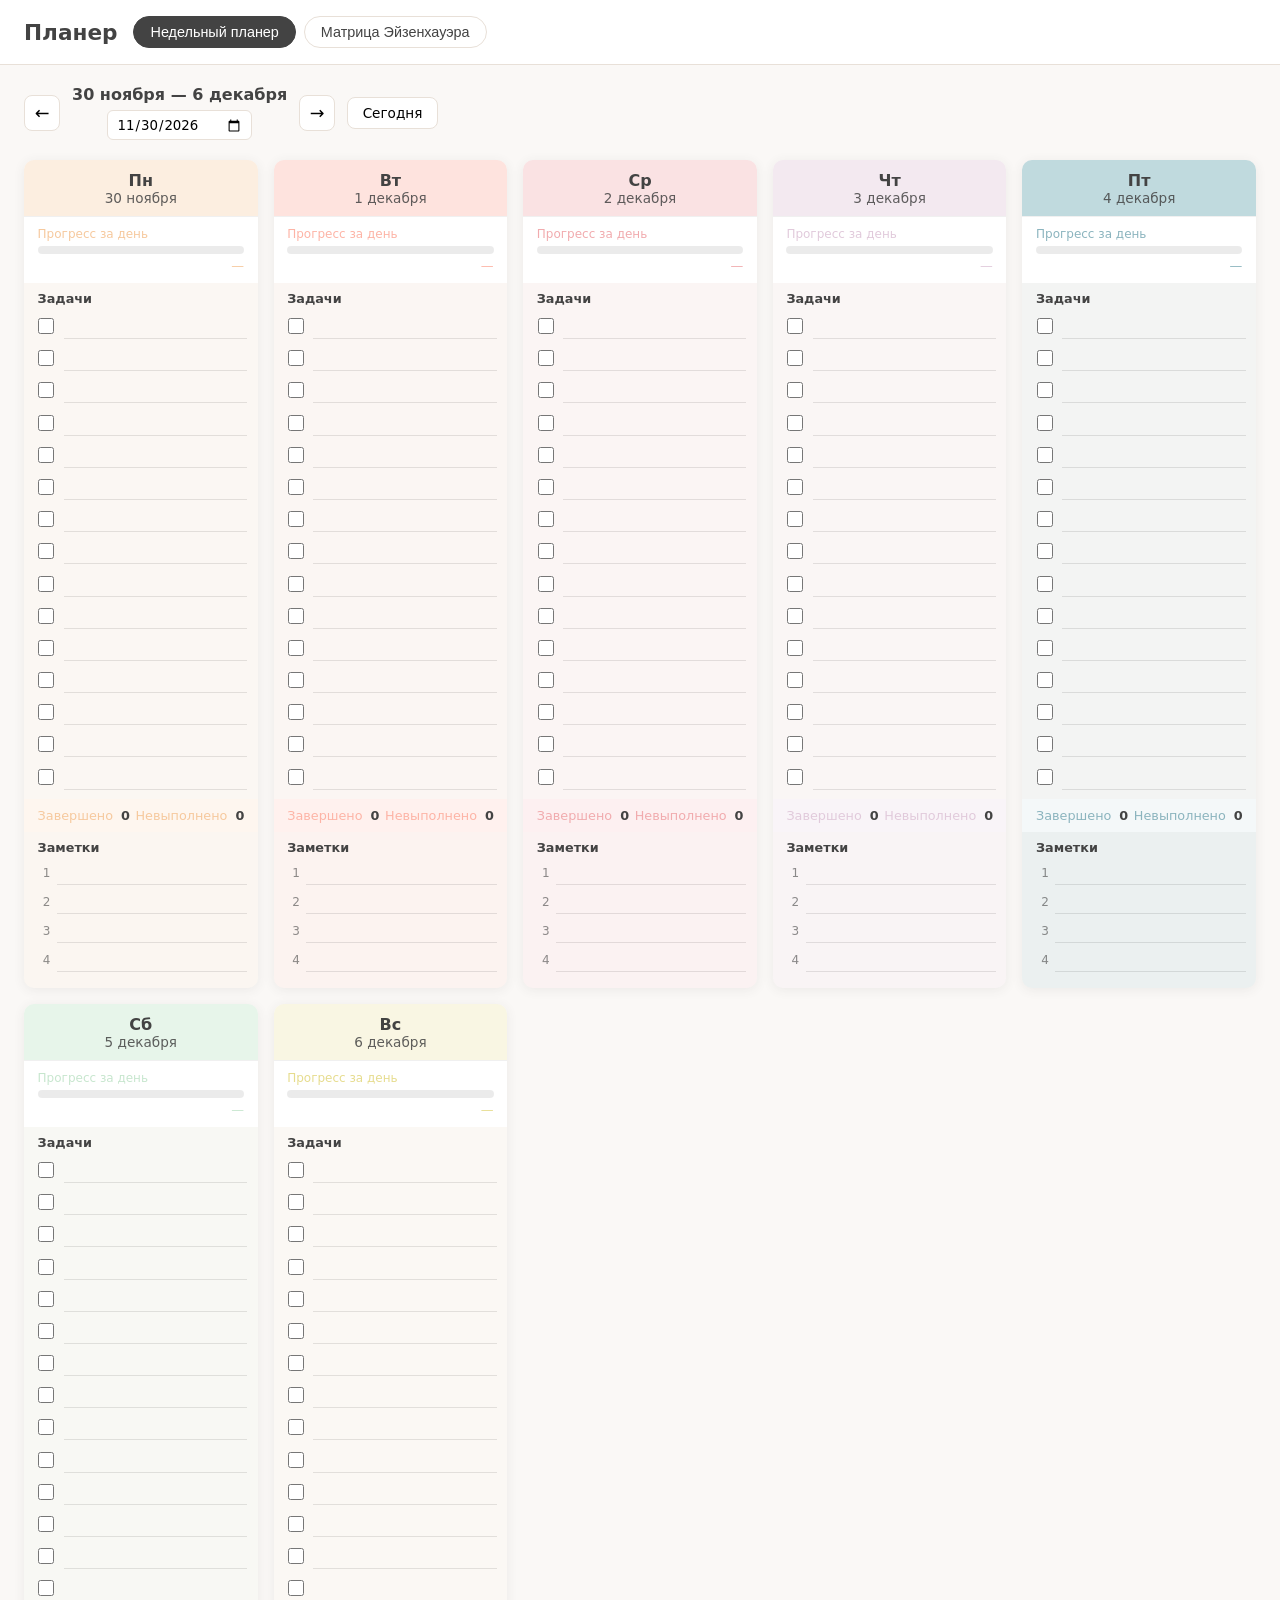
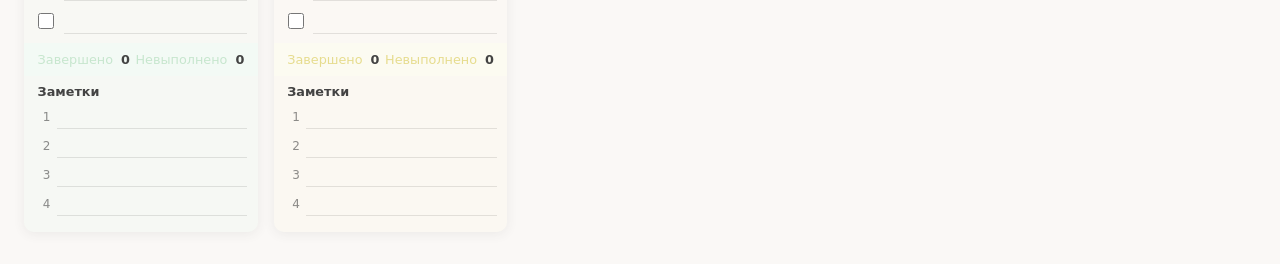
==== index.html @ d88084c1 "Add weekly planner web app from Excel template Implements the weekly planner and Eisenhower matrix f" ====
<!DOCTYPE html>
<html lang="ru">
<head>
  <meta charset="UTF-8" />
  <meta name="viewport" content="width=device-width, initial-scale=1.0" />
  <title>Планер</title>
  <link rel="stylesheet" href="styles.css" />
</head>
<body>
  <header class="app-header">
    <h1>Планер</h1>
    <nav class="tabs" role="tablist">
      <button type="button" class="tab active" data-tab="weekly" role="tab" aria-selected="true">Недельный планер</button>
      <button type="button" class="tab" data-tab="eisenhower" role="tab" aria-selected="false">Матрица Эйзенхауэра</button>
    </nav>
  </header>

  <main>
    <section id="weekly" class="panel active" role="tabpanel">
      <div class="week-toolbar">
        <button type="button" id="prevWeek" class="btn-icon" title="Предыдущая неделя">←</button>
        <div class="week-label">
          <span id="weekRange"></span>
          <input type="date" id="weekStart" aria-label="Начало недели (понедельник)" />
        </div>
        <button type="button" id="nextWeek" class="btn-icon" title="Следующая неделя">→</button>
        <button type="button" id="todayWeek" class="btn-secondary">Сегодня</button>
      </div>
      <div id="daysGrid" class="days-grid"></div>
    </section>

    <section id="eisenhower" class="panel" role="tabpanel" hidden>
      <div id="matrixGrid" class="matrix-grid"></div>
    </section>
  </main>

  <script src="app.js"></script>
</body>
</html>
---- styles.css ----
:root {
  --text: #434343;
  --border: #e8e0d8;
  --bg: #faf8f6;
  --shadow: 0 2px 12px rgba(67, 67, 67, 0.08);
  --radius: 10px;
  --font: "Segoe UI", system-ui, -apple-system, sans-serif;
}

* {
  box-sizing: border-box;
}

body {
  margin: 0;
  font-family: var(--font);
  color: var(--text);
  background: var(--bg);
  min-height: 100vh;
}

.app-header {
  background: #fff;
  border-bottom: 1px solid var(--border);
  padding: 1rem 1.5rem;
  display: flex;
  flex-wrap: wrap;
  align-items: center;
  gap: 1rem;
  position: sticky;
  top: 0;
  z-index: 10;
}

.app-header h1 {
  margin: 0;
  font-size: 1.35rem;
  font-weight: 600;
}

.tabs {
  display: flex;
  gap: 0.5rem;
}

.tab {
  border: 1px solid var(--border);
  background: #fff;
  color: var(--text);
  padding: 0.45rem 1rem;
  border-radius: 999px;
  cursor: pointer;
  font-size: 0.9rem;
  transition: background 0.15s, border-color 0.15s;
}

.tab:hover {
  background: #f5f0eb;
}

.tab.active {
  background: #434343;
  color: #fff;
  border-color: #434343;
}

main {
  padding: 1.25rem 1.5rem 2rem;
  max-width: 1600px;
  margin: 0 auto;
}

.panel[hidden] {
  display: none !important;
}

.week-toolbar {
  display: flex;
  align-items: center;
  gap: 0.75rem;
  margin-bottom: 1.25rem;
  flex-wrap: wrap;
}

.week-label {
  display: flex;
  flex-direction: column;
  align-items: center;
  gap: 0.35rem;
}

#weekRange {
  font-weight: 600;
  font-size: 1rem;
}

#weekStart {
  border: 1px solid var(--border);
  border-radius: 6px;
  padding: 0.35rem 0.5rem;
  font-family: inherit;
}

.btn-icon,
.btn-secondary {
  border: 1px solid var(--border);
  background: #fff;
  border-radius: 8px;
  cursor: pointer;
  font-family: inherit;
  transition: background 0.15s;
}

.btn-icon {
  width: 2.25rem;
  height: 2.25rem;
  font-size: 1.1rem;
}

.btn-secondary {
  padding: 0.45rem 0.9rem;
  font-size: 0.85rem;
}

.btn-icon:hover,
.btn-secondary:hover {
  background: #f0ebe5;
}

.days-grid {
  display: grid;
  grid-template-columns: repeat(auto-fit, minmax(220px, 1fr));
  gap: 1rem;
}

.day-card {
  border-radius: var(--radius);
  box-shadow: var(--shadow);
  overflow: hidden;
  display: flex;
  flex-direction: column;
  min-height: 520px;
}

.day-header {
  padding: 0.65rem 0.85rem;
  text-align: center;
  font-weight: 600;
}

.day-date {
  font-size: 0.85rem;
  opacity: 0.85;
  font-weight: 500;
}

.progress-block {
  padding: 0.6rem 0.85rem;
  background: #fff;
  border-top: 1px solid rgba(0, 0, 0, 0.06);
}

.progress-label {
  font-size: 0.75rem;
  margin-bottom: 0.35rem;
}

.progress-bar-wrap {
  height: 8px;
  background: rgba(0, 0, 0, 0.08);
  border-radius: 4px;
  overflow: hidden;
}

.progress-bar {
  height: 100%;
  border-radius: 4px;
  transition: width 0.25s ease;
}

.progress-value {
  font-size: 0.8rem;
  margin-top: 0.25rem;
  text-align: right;
}

.tasks-section {
  flex: 1;
  padding: 0.5rem 0.65rem 0.25rem;
}

.tasks-title {
  font-size: 0.8rem;
  font-weight: 600;
  margin: 0 0 0.4rem 0.2rem;
}

.task-row {
  display: flex;
  align-items: flex-start;
  gap: 0.4rem;
  margin-bottom: 0.35rem;
}

.task-row input[type="checkbox"] {
  margin-top: 0.35rem;
  flex-shrink: 0;
  width: 1rem;
  height: 1rem;
  accent-color: currentColor;
  cursor: pointer;
}

.task-row input[type="text"] {
  flex: 1;
  border: none;
  border-bottom: 1px solid rgba(0, 0, 0, 0.1);
  background: transparent;
  padding: 0.3rem 0.2rem;
  font-family: inherit;
  font-size: 0.85rem;
  color: var(--text);
}

.task-row input[type="text"]:focus {
  outline: none;
  border-bottom-color: rgba(0, 0, 0, 0.35);
}

.task-row.done input[type="text"] {
  text-decoration: line-through;
  opacity: 0.55;
}

.stats-block {
  padding: 0.55rem 0.85rem;
  display: grid;
  grid-template-columns: 1fr 1fr;
  gap: 0.35rem;
  font-size: 0.8rem;
}

.stat-item {
  display: flex;
  justify-content: space-between;
  gap: 0.5rem;
}

.stat-item strong {
  font-weight: 600;
}

.notes-section {
  padding: 0.5rem 0.65rem 0.75rem;
}

.notes-title {
  font-size: 0.8rem;
  font-weight: 600;
  margin: 0 0 0.4rem 0.2rem;
}

.note-row {
  display: flex;
  align-items: center;
  gap: 0.4rem;
  margin-bottom: 0.3rem;
}

.note-num {
  font-size: 0.75rem;
  opacity: 0.6;
  width: 1rem;
  text-align: right;
}

.note-row input {
  flex: 1;
  border: none;
  border-bottom: 1px solid rgba(0, 0, 0, 0.1);
  background: transparent;
  padding: 0.25rem 0.2rem;
  font-family: inherit;
  font-size: 0.82rem;
}

.note-row input:focus {
  outline: none;
  border-bottom-color: rgba(0, 0, 0, 0.35);
}

/* Eisenhower */
.matrix-grid {
  display: grid;
  grid-template-columns: 1fr 1fr;
  gap: 1rem;
}

@media (max-width: 768px) {
  .matrix-grid {
    grid-template-columns: 1fr;
  }
}

.quadrant {
  background: #fff;
  border-radius: var(--radius);
  box-shadow: var(--shadow);
  padding: 0.85rem 1rem 1rem;
  min-height: 320px;
}

.quadrant h2 {
  margin: 0 0 0.75rem;
  font-size: 1rem;
  font-weight: 600;
  padding-bottom: 0.5rem;
  border-bottom: 2px solid;
}

.quadrant.q1 h2 { border-color: #e57373; color: #c62828; }
.quadrant.q2 h2 { border-color: #ffb74d; color: #e65100; }
.quadrant.q3 h2 { border-color: #64b5f6; color: #1565c0; }
.quadrant.q4 h2 { border-color: #bdbdbd; color: #616161; }

.quadrant.q1 { background: linear-gradient(180deg, #fff5f5 0%, #fff 40%); }
.quadrant.q2 { background: linear-gradient(180deg, #fff8e8 0%, #fff 40%); }
.quadrant.q3 { background: linear-gradient(180deg, #f0f7ff 0%, #fff 40%); }
.quadrant.q4 { background: linear-gradient(180deg, #f5f5f5 0%, #fff 40%); }

.matrix-task {
  width: 100%;
  border: none;
  border-bottom: 1px solid #eee;
  padding: 0.45rem 0.25rem;
  margin-bottom: 0.2rem;
  font-family: inherit;
  font-size: 0.88rem;
  background: transparent;
}

.matrix-task:focus {
  outline: none;
  border-bottom-color: #bbb;
}

@media (max-width: 600px) {
  .app-header {
    padding: 0.85rem 1rem;
  }

  main {
    padding: 1rem;
  }
}
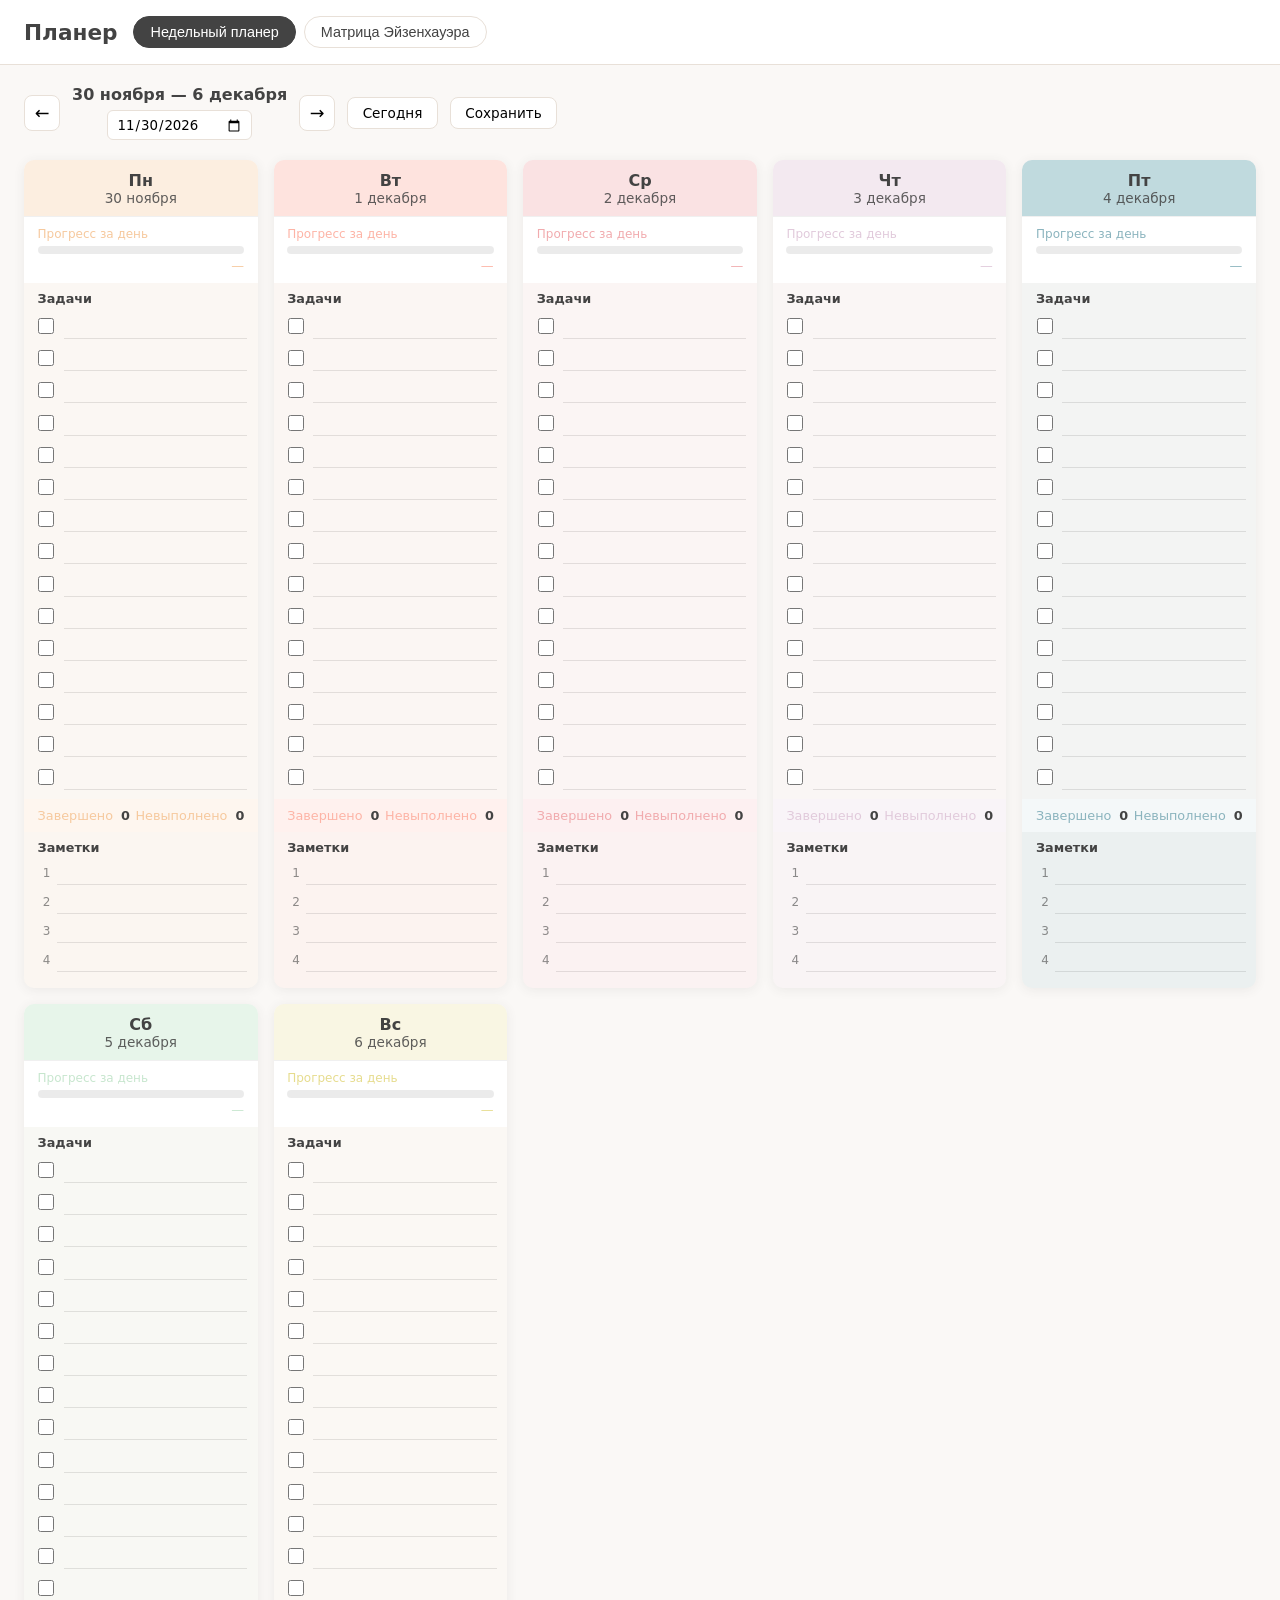
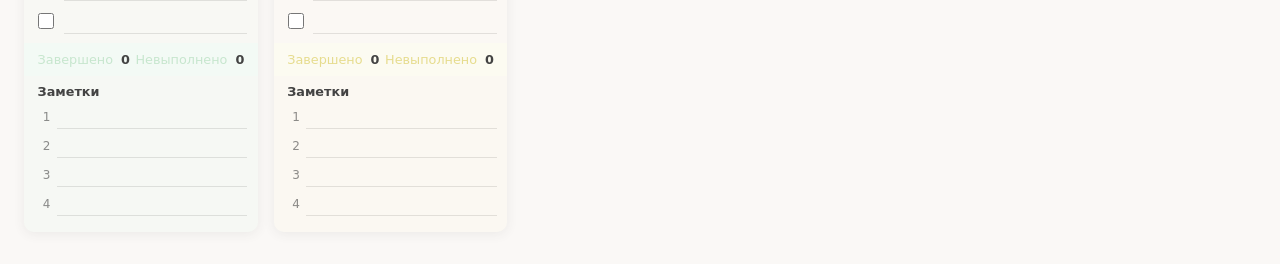
==== commit c5074a78: "Add Save button and backup export Co-authored-by: Cursor <cursoragent@cursor.com>" ====
--- a/index.html
+++ b/index.html
@@ -25,6 +25,7 @@
         </div>
         <button type="button" id="nextWeek" class="btn-icon" title="Следующая неделя">→</button>
         <button type="button" id="todayWeek" class="btn-secondary">Сегодня</button>
+        <button type="button" id="saveBtn" class="btn-secondary">Сохранить</button>
       </div>
       <div id="daysGrid" class="days-grid"></div>
     </section>
